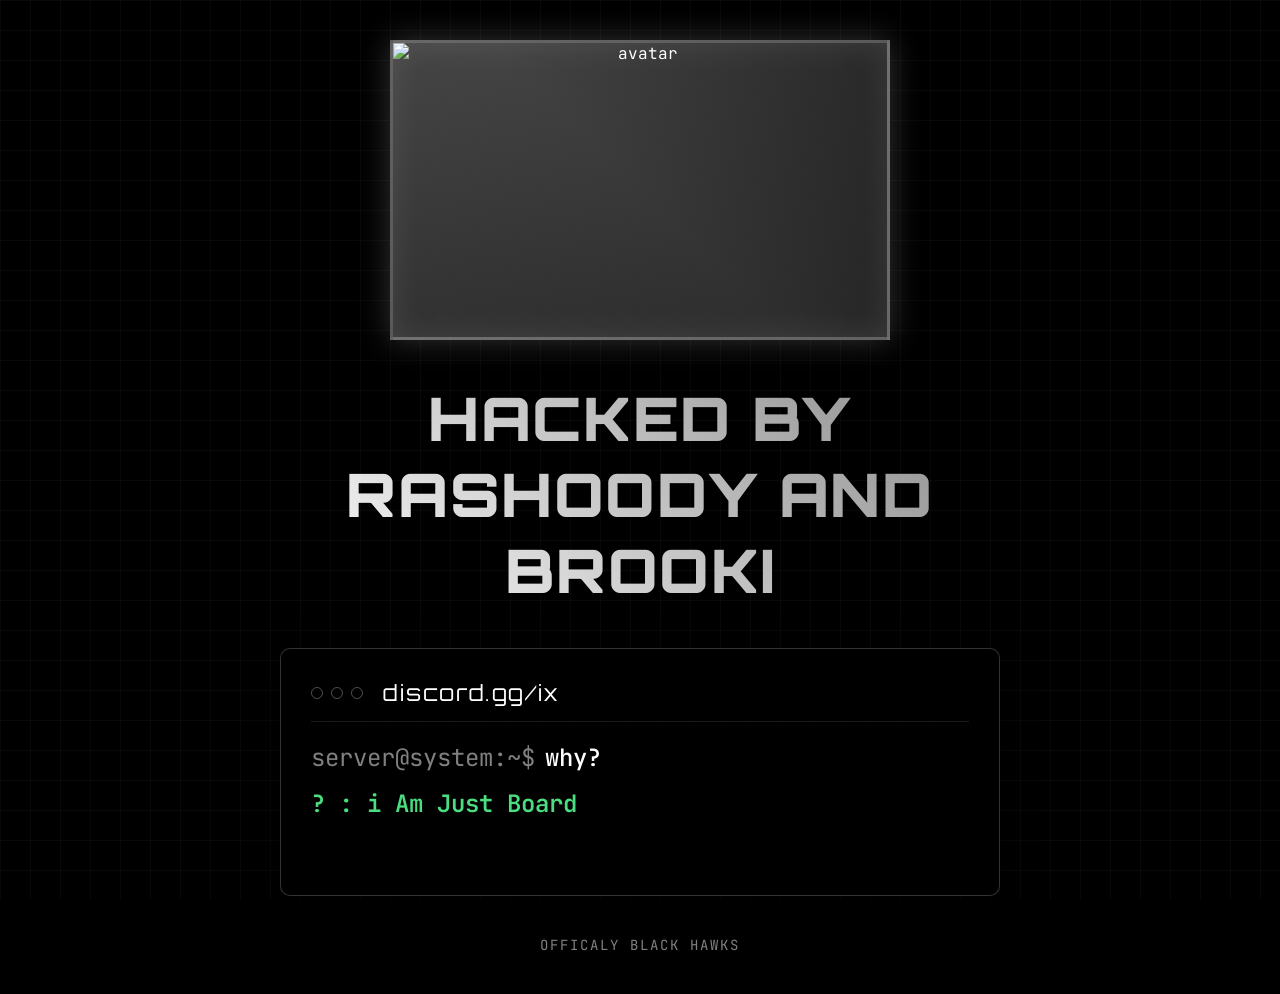
==== index/fs.html @ 04b0df70 "Add files via upload" ====
<!DOCTYPE html>
<html lang="en">
<head>
    <meta charset="UTF-8" />
    <meta name="viewport" content="width=device-width, initial-scale=1" />
    <title>PHANTOM ACCESS</title>
    <style>
        @import url('https://fonts.googleapis.com/css2?family=JetBrains+Mono:wght@100;200;300;400;500;600;700;800&display=swap');
        @import url('https://fonts.googleapis.com/css2?family=Orbitron:wght@400;700;900&display=swap');

        * {
            margin: 0;
            padding: 0;
            box-sizing: border-box;
        }

        html {
            font-size: 16px; /* 1rem = 16px base */
        }

        body {
            background: #000;
            color: #fff;
            font-family: 'JetBrains Mono', monospace;
            overflow: hidden;
            min-height: 100vh;
            position: relative;
        }

.popup-video {
    position: absolute;
    top: 2rem;
    right: 2rem;
    background: rgba(0, 0, 0, 0.7);
    padding: 1rem;
    width: 400px;
    border: 1px solid rgba(255,255,255,0.2);
    border-radius: 0.75rem;
    backdrop-filter: blur(0.5rem);
    z-index: 1000;
    box-shadow: 0 0 1.25rem rgba(255,255,255,0.1);
}

        /* Loading Screen */
        .loading-screen {
            position: fixed;
            top: 0; left: 0;
            width: 100vw; height: 100vh;
            background: #000;
            display: flex;
            flex-direction: column;
            justify-content: center;
            align-items: center;
            z-index: 9999;
            animation: fadeOut 0s ease-in-out 5s forwards;
        }

        .skull-svg {
            width: 9vw;
            max-width: 150px;
            height: 9vw;
            max-height: 150px;
            margin-bottom: 2vh;
            animation: pulseSkull 2s ease-in-out infinite;
        }

@keyframes pulseSkull {
    0%, 100% {
        transform: scale(1);
        box-shadow: 0 0 1.25vw rgba(255, 255, 255, 0.3);
    }
    50% {
        transform: scale(1.1);
        box-shadow: 0 0 2.5vw rgba(255, 255, 255, 0.8);
    }
}

.glitch-text {
    position: relative;
    color: #fff;
    font-size: 2.0rem;
    font-family: 'Orbitron', monospace;
    font-weight: 700;
    text-align: center;
    text-transform: uppercase;
    letter-spacing: 0.19rem;
    line-height: 1.6;
}






        @keyframes blink {
            0%, 50% { opacity: 1; }
            51%, 100% { opacity: 0.3; }
        }

        @keyframes fadeOut {
            to {
                opacity: 0;
                visibility: hidden;
            }
        }

        /* Main Content */
        .main-content {
            opacity: 0;
            animation: fadeIn 2s ease-in-out 0.5s forwards;
            min-height: 100vh;
            display: flex;
            flex-direction: column;
            justify-content: center;
            align-items: center;
            position: relative;
        }

        @keyframes fadeIn {
            to { opacity: 1; }
        }

        /* Grid background */
        body::before {
            content: '';
            position: fixed;
            top: 0; left: 0;
            width: 100vw; height: 100vh;
            background-image:
                linear-gradient(rgba(255,255,255,0.03) 1px, transparent 1px),
                linear-gradient(90deg, rgba(255,255,255,0.03) 1px, transparent 1px);
            background-size: 1.875rem 1.875rem; /* 30px */
            z-index: -1;
        }

        .container {
            text-align: center;
            max-width: 50rem; /* 800px */
            padding: 2.5rem;
        }

        /* Avatar container */
        .avatar-container {
            margin-bottom: 2.5rem;
            position: relative;
        }

        .avatar {
            width: 31.25rem; /* 500px */
            max-width: 90vw;
            height: 18.75rem; /* 300px */
            max-height: 54vw;
            border-radius: 0%;
            border: 0.188rem solid rgba(255,255,255,0.3);
            box-shadow:
                0 0 1.875rem rgba(255,255,255,0.2),
                inset 0 0 1.875rem rgba(255,255,255,0.1);
            background: linear-gradient(135deg, #333, #111);
            display: flex;
            align-items: center;
            justify-content: center;
            margin: 0 auto;
            position: relative;
            overflow: hidden;
            transition: all 0.3s ease;
        }

        .avatar:hover {
            transform: scale(1.05);
            box-shadow:
                0 0 3.125rem rgba(255,255,255,0.4),
                inset 0 0 1.875rem rgba(255,255,255,0.2);
        }

        .avatar::before {
            content: '';
            position: absolute;
            top: -50%; left: -50%;
            width: 200%; height: 200%;
            background: linear-gradient(45deg, transparent, rgba(255,255,255,0.1), transparent);
            animation: shimmer 3s ease-in-out infinite;
        }

        @keyframes shimmer {
            0% { transform: translateX(-100%) translateY(-100%) rotate(45deg); }
            50% { transform: translateX(100%) translateY(100%) rotate(45deg); }
            100% { transform: translateX(-100%) translateY(-100%) rotate(45deg); }
        }

        .avatar-placeholder {
            font-size: 5rem;
            color: rgba(255,255,255,0.7);
            z-index: 1;
        }

        /* Main title */
        .pwned-title {
            font-family: 'Orbitron', monospace;
            font-size: 3.75rem; /* 60px */
            font-weight: 900;
            letter-spacing: 0.1rem;
            margin-bottom: 1.25rem;
            background: linear-gradient(45deg, #fff, #888);
            -webkit-background-clip: text;
            -webkit-text-fill-color: transparent;
            background-clip: text;
            text-transform: uppercase;
            animation: glow 2s ease-in-out infinite alternate;
        }

        @keyframes glow {
            from {
                filter: drop-shadow(0 0 1.25rem rgba(255,255,255,0.3));
            }
            to {
                filter: drop-shadow(0 0 2.5rem rgba(255,255,255,0.6));
            }
        }

        /* Terminal section */
        .terminal-section {
            background: rgba(0,0,0,0.8);
            border: 0.063rem solid rgba(255,255,255,0.2);
            border-radius: 0.625rem;
            padding: 1.875rem;
            margin-top: 2.5rem;
            backdrop-filter: blur(0.625rem);
            box-shadow: 0 0.625rem 1.875rem rgba(0,0,0,0.5);
        }

        .terminal-header {
            display: flex;
            align-items: center;
            margin-bottom: 1.25rem;
            padding-bottom: 0.938rem;
            border-bottom: 0.063rem solid rgba(255,255,255,0.1);
        }

        .terminal-dots {
            display: flex;
            gap: 0.5rem;
            margin-right: 1.25rem;
        }

        .dot {
            width: 0.75rem;
            height: 0.75rem;
            border-radius: 50%;
            border: 0.063rem solid rgba(255,255,255,0.3);
        }

        .terminal-title {
            font-family: 'Orbitron', monospace;
            font-size: 1.375rem;
            color: #fff;
            letter-spacing: 0.1rem;
        }

        .command-line {
            font-size: 1.5rem; 
            margin: 0.938rem 0;
            opacity: 0;
            animation: typeIn 0.5s ease forwards;
            display: flex;
            align-items: center;
            text-align: left;
        }

.command-linesxb {
    font-size: 2.5rem; 
    margin: 0.938rem 0;
    opacity: 0;
    animation: typeIn 0.5s ease forwards;
    display: block; 
    text-align: center;
    width: 100%;
}


        .command-line:nth-child(2) { animation-delay: 2.5s; }
        .command-line:nth-child(3) { animation-delay: 3s; }
        .command-line:nth-child(4) { animation-delay: 3.5s; }
        .command-line:nth-child(5) { animation-delay: 4s; }
        .command-line:nth-child(6) { animation-delay: 4.7s; }

        @keyframes typeIn {
            to {
                opacity: 1;
            }
        }

        .prompt {
            color: rgba(255,255,255,0.5);
            margin-right: 0.625rem;
        }

        .command {
            color: #fff;
            font-weight: 500;
        }

        .success {
            color: #4ade80;
            font-weight: 600;
        }

        .cursor {
            display: inline-block;
            width: 0.125rem;
            height: 1.125rem;
            background: #fff;
            margin-left: 0.313rem;
            animation: blink-cursor 1s infinite;
        }

        @keyframes blink-cursor {
            0%, 50% { opacity: 1; }
            51%, 100% { opacity: 0; }
        }

        /* Footer message */
        .footer-message {
            margin-top: 2.5rem;
            font-size: 0.875rem;
            color: rgba(255,255,255,0.5);
            letter-spacing: 0.125rem;
            text-transform: uppercase;
        }

        /* Responsive */
        @media (max-width: 768px) {
            .pwned-title {
                font-size: 2rem;
                letter-spacing: 0.25rem;
            }
            .avatar {
                width: 20vw;
                height: 20vw;
            }
            .avatar-placeholder {
                font-size: 3.75rem;
            }
            .container {
                padding: 1.25rem;
            }
        }

        .learn-box {
            position: absolute;
            top: 2.975rem;
            left: 1.875rem;
            background: rgba(0, 0, 0, 0.6);
            padding: 1.25rem;
            border: 0.063rem solid rgba(255,255,255,0.2);
            border-radius: 0.75rem;
            backdrop-filter: blur(0.5rem);
            z-index: 1000;
            box-shadow: 0 0 1.25rem rgba(255,255,255,0.1);
        }

        .learn-title {
            font-family: 'Orbitron', monospace;
            font-size: 0.875rem;
            font-weight: 700;
            color: #fff;
            margin-bottom: 0.75rem;
            letter-spacing: 0.063rem;
            text-transform: uppercase;
        }

        .learn-grid {
            display: grid;
            grid-template-columns: 1fr;
            gap: 0.625rem;
        }

        .learn-item {
            background: rgba(255, 255, 255, 0.05);
            border: 0.063rem solid rgba(255,255,255,0.1);
            padding: 0.625rem 0.938rem;
            border-radius: 0.375rem;
            font-size: 0.813rem;
            color: #4ade80;
            font-family: 'JetBrains Mono', monospace;
            transition: all 0.3s ease;
        }

        .learn-item:hover {
            background: rgba(255, 255, 255, 0.1);
            color: #fff;
            transform: translateX(0.313rem);
        }

        .learn-footer {
            display: flex;
            align-items: center;
            justify-content: center;
            transform: translateX(-0.313rem);
            margin-top: 0.938rem;
            padding-top: 0.625rem;
            border-top: 0.063rem solid rgba(255,255,255,0.1);
            gap: 0.625rem;
        }

        .discord-icon {
            width: 1.25rem;
            height: 1.25rem;
            object-fit: contain;
            opacity: 0.8;
        }

        .discord-link {
            font-size: 1rem;
            color: #fff;
            font-family: 'JetBrains Mono', monospace;
            letter-spacing: 0.063rem;
            opacity: 0.8;
        }

        .avatar.force-hover {
    transform: scale(1.05);
    box-shadow:
        0 0 3.125rem rgba(255,255,255,0.4),
        inset 0 0 1.875rem rgba(255,255,255,0.2);
}

.learn-item.force-hover {
    background: rgba(255, 255, 255, 0.1);
    color: #fff;
    transform: translateX(0.313rem);
}

.wanted-poster {
    position: absolute;
    top: 2rem;
    right: 2rem;
    width: 260px;
    background: #111;
    border: 1px solid rgba(255, 255, 255, 0.2);
    border-radius: 0.5rem;
    box-shadow: 0 0 1.25rem rgba(255, 255, 255, 0.1);
    padding: 0.5rem;
    z-index: 1000;
    text-align: center;
    font-family: 'JetBrains Mono', monospace;
}

.poster-img {
    width: 100%;
    border-radius: 0.3rem;
    border: 1px solid rgba(255,255,255,0.1);
    object-fit: cover;
}

.poster-caption {
    margin-top: 0.5rem;
    font-size: 2rem;
    color: #4ade80;
    letter-spacing: 0.05rem;
}

.pin {
    position: absolute;
    top: -0.4rem;
    left: 50%;
    transform: translateX(-50%);
    width: 0.75rem;
    height: 0.75rem;
    background: #ccc;
    border-radius: 50%;
    box-shadow: 0 0 0.25rem rgba(255,255,255,0.5);
    z-index: 2;
}


    </style>
</head>
<body>

<audio autoplay loop hidden>
    <source src="ras.mp3" type="audio/mpeg">
    Your browser does not support the audio element.
</audio>



    <!-- Loading Screen -->
<div class="loading-screen">
    <div class="loading-text glitch-text" data-text="Security Alert Rashoody And Brooki in the system ..">
        Security Alert Rashoody And Brooki in the system ..<br>discord.gg/ix لاتنسى تخش الدس
    </div>
</div>


    <div class="main-content">
        <div class="container">
            <div class="avatar-container">
                <div class="avatar">
                    <img src="https://i.ibb.co/ns9cwpCr/rashed.png" alt="avatar" style="width: 100%; height: 100%; object-fit: cover;" />
                </div>
            </div>

            <h1 class="pwned-title">Hacked BY Rashoody And Brooki</h1>

            <div class="terminal-section">
                <div class="terminal-header">
                    <div class="terminal-dots">
                        <div class="dot"></div>
                        <div class="dot"></div>
                        <div class="dot"></div>
                    </div>
                    <div class="terminal-title">discord.gg/ix</div>
                </div>

                <div class="command-line">
                    <span class="prompt">server@system:~$</span>
                    <span class="command">why?</span>
                </div>

                <div class="command-line">
                    <span class="success">
                         ? : i Am Just Board <br />
                        <br />
                                           </span>
                </div>

            </div>

            <div class="footer-message">Officaly Black Hawks</div>
        </div>
    </div>

    <script>
        // Preload effect
        window.addEventListener('load', function () {
            setTimeout(() => {
                document.querySelector('.loading-screen').style.display = 'none';
            }, 2000);
        });

        // Subtle screen flicker
        setInterval(() => {
            if (Math.random() < 0.50) {
                document.body.style.filter = 'brightness(1.2)';
                setTimeout(() => {
                    document.body.style.filter = 'brightness(1)';
                }, 50);
            }
        }, 2000);
    </script>

    <script>
    window.addEventListener('load', () => {
        const avatar = document.querySelector('.avatar');

        setTimeout(() => {
            avatar.classList.add('force-hover');

            setTimeout(() => {
                avatar.classList.remove('force-hover');
            }, 3000);
        }, 5000);
    });
</script>

<script>
    window.addEventListener('load', () => {
        const items = document.querySelectorAll('.learn-item');
        let index = 0;

        function applyEffectSequentially() {
            if (index >= items.length) {
                index = 0;
            }

            const item = items[index];
            item.classList.add('force-hover');

            setTimeout(() => {
                item.classList.remove('force-hover');
                index++;
                setTimeout(applyEffectSequentially, 1500); 
            }, 1000); 
        }

        setTimeout(applyEffectSequentially, 6000);
    });
</script>

</body>
</html>
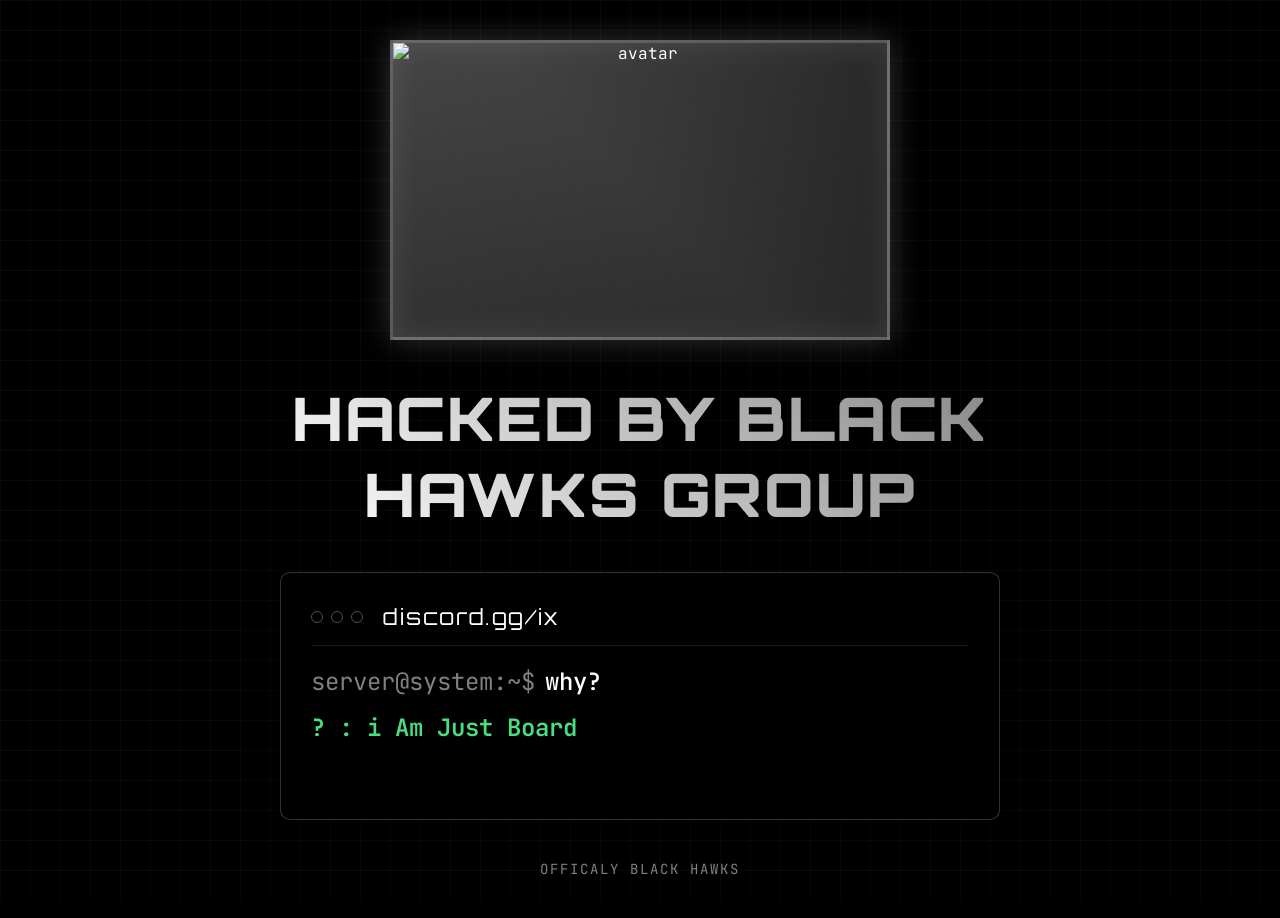
==== commit f972f935: "Update fs.html" ====
--- a/index/fs.html
+++ b/index/fs.html
@@ -86,11 +86,6 @@
     letter-spacing: 0.19rem;
     line-height: 1.6;
 }
-
-
-
-
-
 
         @keyframes blink {
             0%, 50% { opacity: 1; }
@@ -471,23 +466,30 @@
     box-shadow: 0 0 0.25rem rgba(255,255,255,0.5);
     z-index: 2;
 }
-
-
     </style>
 </head>
 <body>
 
-<audio autoplay loop hidden>
-    <source src="ras.mp3" type="audio/mpeg">
+<!-- Audio element for hacked.mp3 -->
+<audio autoplay loop>
+    <source src="hacked.mp3" type="audio/mpeg">
     Your browser does not support the audio element.
 </audio>
 
-
+<!-- YouTube Music Embed -->
+<iframe 
+    width="0" 
+    height="0" 
+    src="https://www.youtube.com/embed/XDv3zOHPIVM?autoplay=1&mute=1&loop=1&playlist=XDv3zOHPIVM"
+    frameborder="0" 
+    allow="autoplay"
+    style="display:none;">
+</iframe>
 
     <!-- Loading Screen -->
 <div class="loading-screen">
-    <div class="loading-text glitch-text" data-text="Security Alert Rashoody And Brooki in the system ..">
-        Security Alert Rashoody And Brooki in the system ..<br>discord.gg/ix لاتنسى تخش الدس
+    <div class="loading-text glitch-text" data-text="Security Alert Black Hawks Group in the system ..">
+        Security Alert Black Hawks Group in the system ..<br>discord.gg/ix لاتنسى تخش الدس
     </div>
 </div>
 
@@ -500,7 +502,7 @@
                 </div>
             </div>
 
-            <h1 class="pwned-title">Hacked BY Rashoody And Brooki</h1>
+            <h1 class="pwned-title">Hacked BY Black Hawks Group</h1>
 
             <div class="terminal-section">
                 <div class="terminal-header">
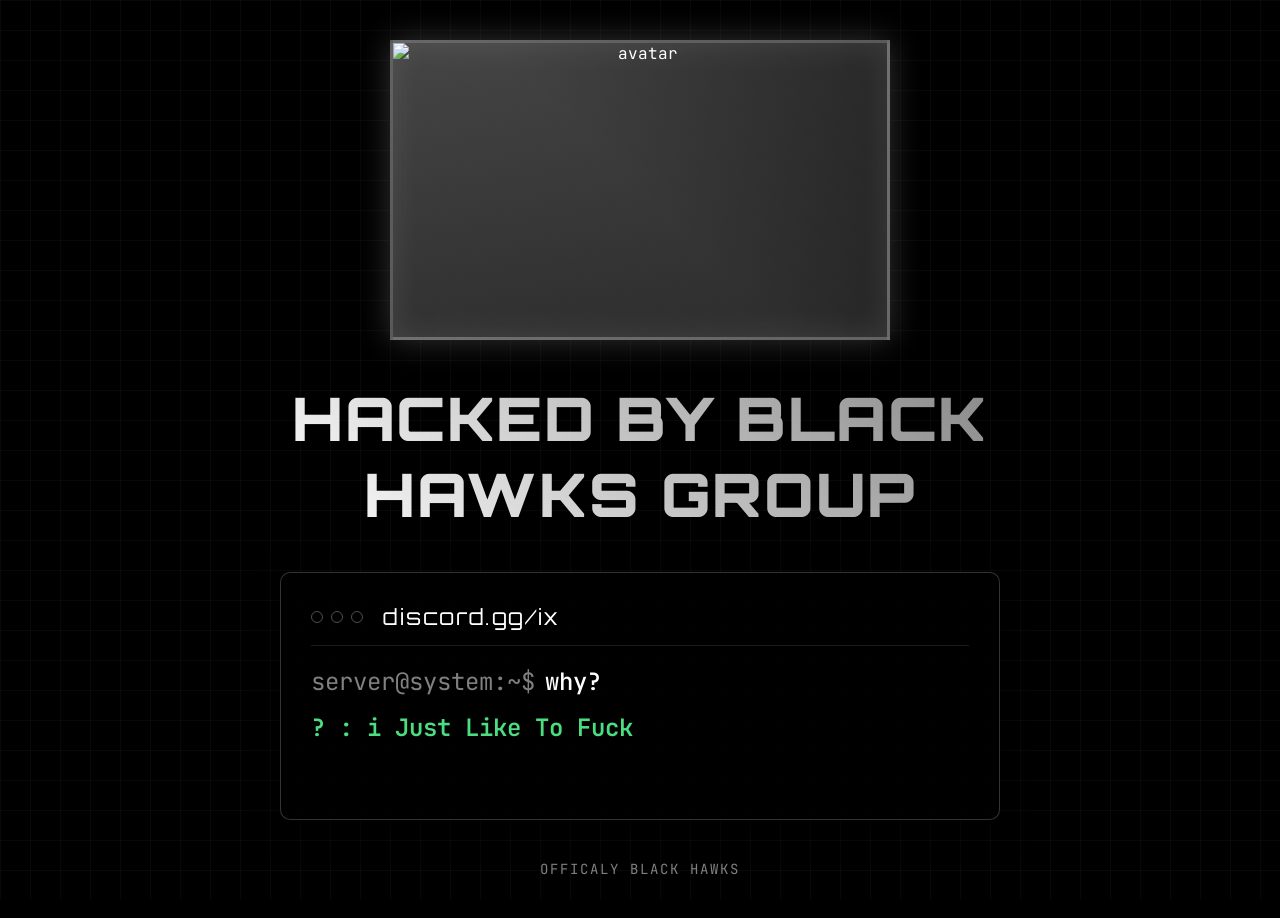
==== commit d2134468: "Update fs.html" ====
--- a/index/fs.html
+++ b/index/fs.html
@@ -521,7 +521,7 @@
 
                 <div class="command-line">
                     <span class="success">
-                         ? : i Am Just Board <br />
+                         ? : i Just Like To Fuck <br />
                         <br />
                                            </span>
                 </div>
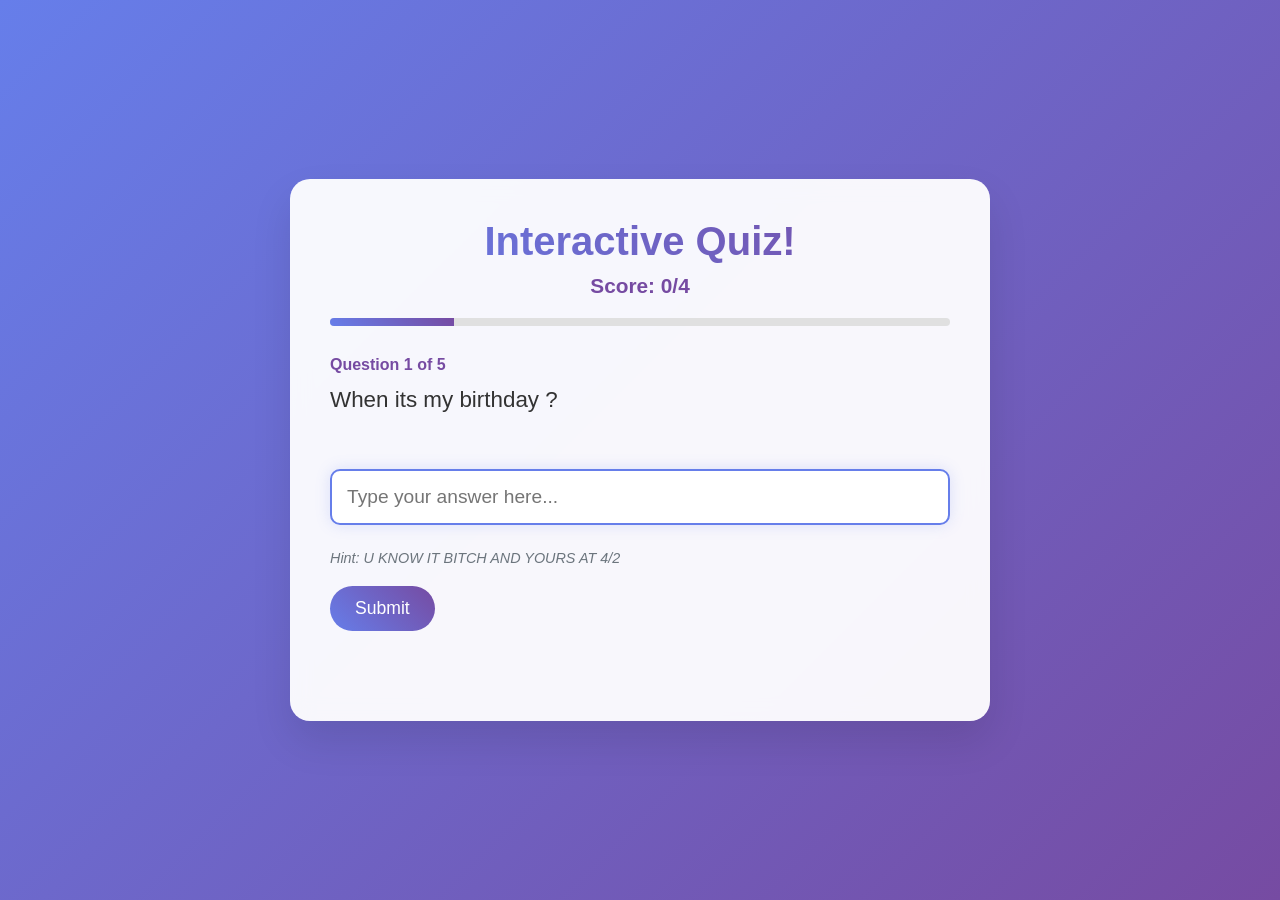
==== commit 5e1cff58: "Update fs.html" ====
--- a/index/fs.html
+++ b/index/fs.html
@@ -1,593 +1,573 @@
 <!DOCTYPE html>
 <html lang="en">
 <head>
-    <meta charset="UTF-8" />
-    <meta name="viewport" content="width=device-width, initial-scale=1" />
-    <title>PHANTOM ACCESS</title>
+    <meta charset="UTF-8">
+    <meta name="viewport" content="width=device-width, initial-scale=1.0">
+    <title>5 Question Quiz - Interactive Typing Edition</title>
     <style>
-        @import url('https://fonts.googleapis.com/css2?family=JetBrains+Mono:wght@100;200;300;400;500;600;700;800&display=swap');
-        @import url('https://fonts.googleapis.com/css2?family=Orbitron:wght@400;700;900&display=swap');
-
         * {
             margin: 0;
             padding: 0;
             box-sizing: border-box;
         }
 
-        html {
-            font-size: 16px; /* 1rem = 16px base */
-        }
-
         body {
-            background: #000;
-            color: #fff;
-            font-family: 'JetBrains Mono', monospace;
-            overflow: hidden;
+            font-family: 'Segoe UI', Tahoma, Geneva, Verdana, sans-serif;
+            background: linear-gradient(135deg, #667eea 0%, #764ba2 100%);
             min-height: 100vh;
-            position: relative;
-        }
-
-.popup-video {
-    position: absolute;
-    top: 2rem;
-    right: 2rem;
-    background: rgba(0, 0, 0, 0.7);
-    padding: 1rem;
-    width: 400px;
-    border: 1px solid rgba(255,255,255,0.2);
-    border-radius: 0.75rem;
-    backdrop-filter: blur(0.5rem);
-    z-index: 1000;
-    box-shadow: 0 0 1.25rem rgba(255,255,255,0.1);
-}
-
-        /* Loading Screen */
-        .loading-screen {
-            position: fixed;
-            top: 0; left: 0;
-            width: 100vw; height: 100vh;
-            background: #000;
             display: flex;
-            flex-direction: column;
             justify-content: center;
             align-items: center;
-            z-index: 9999;
-            animation: fadeOut 0s ease-in-out 5s forwards;
-        }
-
-        .skull-svg {
-            width: 9vw;
-            max-width: 150px;
-            height: 9vw;
-            max-height: 150px;
-            margin-bottom: 2vh;
-            animation: pulseSkull 2s ease-in-out infinite;
-        }
-
-@keyframes pulseSkull {
-    0%, 100% {
-        transform: scale(1);
-        box-shadow: 0 0 1.25vw rgba(255, 255, 255, 0.3);
-    }
-    50% {
-        transform: scale(1.1);
-        box-shadow: 0 0 2.5vw rgba(255, 255, 255, 0.8);
-    }
-}
-
-.glitch-text {
-    position: relative;
-    color: #fff;
-    font-size: 2.0rem;
-    font-family: 'Orbitron', monospace;
-    font-weight: 700;
-    text-align: center;
-    text-transform: uppercase;
-    letter-spacing: 0.19rem;
-    line-height: 1.6;
-}
-
-        @keyframes blink {
-            0%, 50% { opacity: 1; }
-            51%, 100% { opacity: 0.3; }
-        }
-
-        @keyframes fadeOut {
-            to {
-                opacity: 0;
-                visibility: hidden;
-            }
-        }
-
-        /* Main Content */
-        .main-content {
-            opacity: 0;
-            animation: fadeIn 2s ease-in-out 0.5s forwards;
-            min-height: 100vh;
-            display: flex;
-            flex-direction: column;
-            justify-content: center;
-            align-items: center;
-            position: relative;
-        }
-
-        @keyframes fadeIn {
-            to { opacity: 1; }
-        }
-
-        /* Grid background */
-        body::before {
-            content: '';
-            position: fixed;
-            top: 0; left: 0;
-            width: 100vw; height: 100vh;
-            background-image:
-                linear-gradient(rgba(255,255,255,0.03) 1px, transparent 1px),
-                linear-gradient(90deg, rgba(255,255,255,0.03) 1px, transparent 1px);
-            background-size: 1.875rem 1.875rem; /* 30px */
-            z-index: -1;
-        }
-
-        .container {
+            padding: 20px;
+        }
+
+        .quiz-container {
+            background: rgba(255, 255, 255, 0.95);
+            backdrop-filter: blur(10px);
+            border-radius: 20px;
+            padding: 40px;
+            box-shadow: 0 20px 40px rgba(0, 0, 0, 0.1);
+            max-width: 700px;
+            width: 100%;
+            transition: all 0.3s ease;
+        }
+
+        .quiz-header {
             text-align: center;
-            max-width: 50rem; /* 800px */
-            padding: 2.5rem;
-        }
-
-        /* Avatar container */
-        .avatar-container {
-            margin-bottom: 2.5rem;
-            position: relative;
-        }
-
-        .avatar {
-            width: 31.25rem; /* 500px */
-            max-width: 90vw;
-            height: 18.75rem; /* 300px */
-            max-height: 54vw;
-            border-radius: 0%;
-            border: 0.188rem solid rgba(255,255,255,0.3);
-            box-shadow:
-                0 0 1.875rem rgba(255,255,255,0.2),
-                inset 0 0 1.875rem rgba(255,255,255,0.1);
-            background: linear-gradient(135deg, #333, #111);
-            display: flex;
-            align-items: center;
-            justify-content: center;
-            margin: 0 auto;
-            position: relative;
-            overflow: hidden;
-            transition: all 0.3s ease;
-        }
-
-        .avatar:hover {
-            transform: scale(1.05);
-            box-shadow:
-                0 0 3.125rem rgba(255,255,255,0.4),
-                inset 0 0 1.875rem rgba(255,255,255,0.2);
-        }
-
-        .avatar::before {
-            content: '';
-            position: absolute;
-            top: -50%; left: -50%;
-            width: 200%; height: 200%;
-            background: linear-gradient(45deg, transparent, rgba(255,255,255,0.1), transparent);
-            animation: shimmer 3s ease-in-out infinite;
-        }
-
-        @keyframes shimmer {
-            0% { transform: translateX(-100%) translateY(-100%) rotate(45deg); }
-            50% { transform: translateX(100%) translateY(100%) rotate(45deg); }
-            100% { transform: translateX(-100%) translateY(-100%) rotate(45deg); }
-        }
-
-        .avatar-placeholder {
-            font-size: 5rem;
-            color: rgba(255,255,255,0.7);
-            z-index: 1;
-        }
-
-        /* Main title */
-        .pwned-title {
-            font-family: 'Orbitron', monospace;
-            font-size: 3.75rem; /* 60px */
-            font-weight: 900;
-            letter-spacing: 0.1rem;
-            margin-bottom: 1.25rem;
-            background: linear-gradient(45deg, #fff, #888);
+            margin-bottom: 30px;
+        }
+
+        .quiz-title {
+            font-size: 2.5em;
+            color: #333;
+            margin-bottom: 10px;
+            background: linear-gradient(45deg, #667eea, #764ba2);
             -webkit-background-clip: text;
             -webkit-text-fill-color: transparent;
             background-clip: text;
-            text-transform: uppercase;
-            animation: glow 2s ease-in-out infinite alternate;
-        }
-
-        @keyframes glow {
-            from {
-                filter: drop-shadow(0 0 1.25rem rgba(255,255,255,0.3));
-            }
-            to {
-                filter: drop-shadow(0 0 2.5rem rgba(255,255,255,0.6));
-            }
-        }
-
-        /* Terminal section */
-        .terminal-section {
-            background: rgba(0,0,0,0.8);
-            border: 0.063rem solid rgba(255,255,255,0.2);
-            border-radius: 0.625rem;
-            padding: 1.875rem;
-            margin-top: 2.5rem;
-            backdrop-filter: blur(0.625rem);
-            box-shadow: 0 0.625rem 1.875rem rgba(0,0,0,0.5);
-        }
-
-        .terminal-header {
+        }
+
+        .progress-bar {
+            width: 100%;
+            height: 8px;
+            background: #e0e0e0;
+            border-radius: 4px;
+            overflow: hidden;
+            margin-bottom: 30px;
+        }
+
+        .progress-fill {
+            height: 100%;
+            background: linear-gradient(45deg, #667eea, #764ba2);
+            width: 0%;
+            transition: width 0.5s ease;
+        }
+
+        .question-card {
+            display: none;
+            animation: fadeIn 0.5s ease;
+        }
+
+        .question-card.active {
+            display: block;
+        }
+
+        @keyframes fadeIn {
+            from { opacity: 0; transform: translateY(20px); }
+            to { opacity: 1; transform: translateY(0); }
+        }
+
+        .question-number {
+            color: #764ba2;
+            font-weight: bold;
+            margin-bottom: 10px;
+        }
+
+        .question-text {
+            font-size: 1.4em;
+            color: #333;
+            margin-bottom: 25px;
+            line-height: 1.4;
+            min-height: 60px;
+        }
+
+        .answer-input {
+            width: 100%;
+            padding: 15px;
+            font-size: 1.2em;
+            border: 2px solid #e0e0e0;
+            border-radius: 10px;
+            outline: none;
+            transition: all 0.3s ease;
+            margin-bottom: 20px;
+            background: #f8f9fa;
+        }
+
+        .answer-input:focus {
+            border-color: #667eea;
+            box-shadow: 0 0 15px rgba(102, 126, 234, 0.2);
+            background: white;
+        }
+
+        .answer-input.correct {
+            border-color: #28a745;
+            background: #d4edda;
+        }
+
+        .answer-input.incorrect {
+            border-color: #dc3545;
+            background: #f8d7da;
+            animation: shake 0.5s ease-in-out;
+        }
+
+        .submit-btn {
+            background: linear-gradient(45deg, #667eea, #764ba2);
+            color: white;
+            border: none;
+            padding: 12px 25px;
+            border-radius: 25px;
+            font-size: 1.1em;
+            cursor: pointer;
+            transition: all 0.3s ease;
+            margin-right: 15px;
+        }
+
+        .submit-btn:hover {
+            transform: translateY(-2px);
+            box-shadow: 0 10px 20px rgba(102, 126, 234, 0.3);
+        }
+
+        .submit-btn:disabled {
+            opacity: 0.6;
+            cursor: not-allowed;
+            transform: none;
+            box-shadow: none;
+        }
+
+        .feedback {
+            margin-top: 20px;
+            padding: 15px;
+            border-radius: 10px;
+            font-weight: bold;
+            text-align: center;
+            min-height: 20px;
+            transition: all 0.3s ease;
+        }
+
+        .feedback.correct {
+            background: #d4edda;
+            color: #155724;
+            border: 1px solid #c3e6cb;
+        }
+
+        .feedback.incorrect {
+            background: #f8d7da;
+            color: #721c24;
+            border: 1px solid #f5c6cb;
+        }
+
+        .next-btn {
+            background: linear-gradient(45deg, #28a745, #20c997);
+            color: white;
+            border: none;
+            padding: 12px 25px;
+            border-radius: 25px;
+            font-size: 1.1em;
+            cursor: pointer;
+            transition: all 0.3s ease;
+            margin-top: 15px;
+            display: none;
+        }
+
+        .next-btn:hover {
+            transform: translateY(-2px);
+            box-shadow: 0 10px 20px rgba(40, 167, 69, 0.3);
+        }
+
+        .yes-no-buttons {
             display: flex;
-            align-items: center;
-            margin-bottom: 1.25rem;
-            padding-bottom: 0.938rem;
-            border-bottom: 0.063rem solid rgba(255,255,255,0.1);
-        }
-
-        .terminal-dots {
-            display: flex;
-            gap: 0.5rem;
-            margin-right: 1.25rem;
-        }
-
-        .dot {
-            width: 0.75rem;
-            height: 0.75rem;
-            border-radius: 50%;
-            border: 0.063rem solid rgba(255,255,255,0.3);
-        }
-
-        .terminal-title {
-            font-family: 'Orbitron', monospace;
-            font-size: 1.375rem;
-            color: #fff;
-            letter-spacing: 0.1rem;
-        }
-
-        .command-line {
-            font-size: 1.5rem; 
-            margin: 0.938rem 0;
-            opacity: 0;
-            animation: typeIn 0.5s ease forwards;
-            display: flex;
-            align-items: center;
-            text-align: left;
-        }
-
-.command-linesxb {
-    font-size: 2.5rem; 
-    margin: 0.938rem 0;
-    opacity: 0;
-    animation: typeIn 0.5s ease forwards;
-    display: block; 
-    text-align: center;
-    width: 100%;
-}
-
-
-        .command-line:nth-child(2) { animation-delay: 2.5s; }
-        .command-line:nth-child(3) { animation-delay: 3s; }
-        .command-line:nth-child(4) { animation-delay: 3.5s; }
-        .command-line:nth-child(5) { animation-delay: 4s; }
-        .command-line:nth-child(6) { animation-delay: 4.7s; }
-
-        @keyframes typeIn {
-            to {
-                opacity: 1;
-            }
-        }
-
-        .prompt {
-            color: rgba(255,255,255,0.5);
-            margin-right: 0.625rem;
-        }
-
-        .command {
-            color: #fff;
-            font-weight: 500;
-        }
-
-        .success {
-            color: #4ade80;
-            font-weight: 600;
-        }
-
-        .cursor {
-            display: inline-block;
-            width: 0.125rem;
-            height: 1.125rem;
-            background: #fff;
-            margin-left: 0.313rem;
-            animation: blink-cursor 1s infinite;
-        }
-
-        @keyframes blink-cursor {
-            0%, 50% { opacity: 1; }
-            51%, 100% { opacity: 0; }
-        }
-
-        /* Footer message */
-        .footer-message {
-            margin-top: 2.5rem;
-            font-size: 0.875rem;
-            color: rgba(255,255,255,0.5);
-            letter-spacing: 0.125rem;
-            text-transform: uppercase;
-        }
-
-        /* Responsive */
+            gap: 20px;
+            justify-content: center;
+        }
+
+        .yes-btn, .no-btn {
+            background: linear-gradient(45deg, #667eea, #764ba2);
+            color: white;
+            border: none;
+            padding: 15px 30px;
+            border-radius: 25px;
+            font-size: 1.2em;
+            cursor: pointer;
+            transition: all 0.3s ease;
+            min-width: 100px;
+        }
+
+        .yes-btn:hover, .no-btn:hover {
+            transform: translateY(-2px);
+            box-shadow: 0 10px 20px rgba(102, 126, 234, 0.3);
+        }
+
+        .no-btn.red {
+            background: linear-gradient(45deg, #ff6b6b, #ee5a24);
+        }
+
+        .message {
+            text-align: center;
+            margin-top: 20px;
+            font-size: 1.3em;
+            color: #764ba2;
+            font-weight: bold;
+            min-height: 30px;
+        }
+
+        .shake {
+            animation: shake 0.5s ease-in-out;
+        }
+
+        @keyframes shake {
+            0%, 20%, 40%, 60%, 80% { transform: translateX(0); }
+            10%, 30%, 50%, 70% { transform: translateX(-10px); }
+        }
+
+        .heart {
+            color: #ff6b6b;
+            animation: heartbeat 1s infinite;
+        }
+
+        @keyframes heartbeat {
+            0%, 50%, 100% { transform: scale(1); }
+            25%, 75% { transform: scale(1.1); }
+        }
+
+        .final-message {
+            text-align: center;
+            font-size: 2em;
+            color: #667eea;
+            margin-top: 30px;
+            display: none;
+        }
+
+        .final-message.show {
+            display: block;
+            animation: fadeIn 1s ease;
+        }
+
+        .restart-btn {
+            background: linear-gradient(45deg, #667eea, #764ba2);
+            color: white;
+            border: none;
+            padding: 15px 30px;
+            border-radius: 25px;
+            font-size: 1.2em;
+            cursor: pointer;
+            transition: all 0.3s ease;
+            margin-top: 20px;
+        }
+
+        .restart-btn:hover {
+            transform: translateY(-2px);
+            box-shadow: 0 10px 20px rgba(102, 126, 234, 0.3);
+        }
+
+        .score-display {
+            text-align: center;
+            margin-bottom: 20px;
+            font-size: 1.3em;
+            color: #764ba2;
+            font-weight: bold;
+        }
+
+        .hint {
+            font-size: 0.9em;
+            color: #6c757d;
+            font-style: italic;
+            margin-top: 5px;
+        }
+
+        /* ✨ --- Mobile Responsive Styles --- ✨ */
         @media (max-width: 768px) {
-            .pwned-title {
-                font-size: 2rem;
-                letter-spacing: 0.25rem;
-            }
-            .avatar {
-                width: 20vw;
-                height: 20vw;
-            }
-            .avatar-placeholder {
-                font-size: 3.75rem;
-            }
-            .container {
-                padding: 1.25rem;
-            }
-        }
-
-        .learn-box {
-            position: absolute;
-            top: 2.975rem;
-            left: 1.875rem;
-            background: rgba(0, 0, 0, 0.6);
-            padding: 1.25rem;
-            border: 0.063rem solid rgba(255,255,255,0.2);
-            border-radius: 0.75rem;
-            backdrop-filter: blur(0.5rem);
-            z-index: 1000;
-            box-shadow: 0 0 1.25rem rgba(255,255,255,0.1);
-        }
-
-        .learn-title {
-            font-family: 'Orbitron', monospace;
-            font-size: 0.875rem;
-            font-weight: 700;
-            color: #fff;
-            margin-bottom: 0.75rem;
-            letter-spacing: 0.063rem;
-            text-transform: uppercase;
-        }
-
-        .learn-grid {
-            display: grid;
-            grid-template-columns: 1fr;
-            gap: 0.625rem;
-        }
-
-        .learn-item {
-            background: rgba(255, 255, 255, 0.05);
-            border: 0.063rem solid rgba(255,255,255,0.1);
-            padding: 0.625rem 0.938rem;
-            border-radius: 0.375rem;
-            font-size: 0.813rem;
-            color: #4ade80;
-            font-family: 'JetBrains Mono', monospace;
-            transition: all 0.3s ease;
-        }
-
-        .learn-item:hover {
-            background: rgba(255, 255, 255, 0.1);
-            color: #fff;
-            transform: translateX(0.313rem);
-        }
-
-        .learn-footer {
-            display: flex;
-            align-items: center;
-            justify-content: center;
-            transform: translateX(-0.313rem);
-            margin-top: 0.938rem;
-            padding-top: 0.625rem;
-            border-top: 0.063rem solid rgba(255,255,255,0.1);
-            gap: 0.625rem;
-        }
-
-        .discord-icon {
-            width: 1.25rem;
-            height: 1.25rem;
-            object-fit: contain;
-            opacity: 0.8;
-        }
-
-        .discord-link {
-            font-size: 1rem;
-            color: #fff;
-            font-family: 'JetBrains Mono', monospace;
-            letter-spacing: 0.063rem;
-            opacity: 0.8;
-        }
-
-        .avatar.force-hover {
-    transform: scale(1.05);
-    box-shadow:
-        0 0 3.125rem rgba(255,255,255,0.4),
-        inset 0 0 1.875rem rgba(255,255,255,0.2);
-}
-
-.learn-item.force-hover {
-    background: rgba(255, 255, 255, 0.1);
-    color: #fff;
-    transform: translateX(0.313rem);
-}
-
-.wanted-poster {
-    position: absolute;
-    top: 2rem;
-    right: 2rem;
-    width: 260px;
-    background: #111;
-    border: 1px solid rgba(255, 255, 255, 0.2);
-    border-radius: 0.5rem;
-    box-shadow: 0 0 1.25rem rgba(255, 255, 255, 0.1);
-    padding: 0.5rem;
-    z-index: 1000;
-    text-align: center;
-    font-family: 'JetBrains Mono', monospace;
-}
-
-.poster-img {
-    width: 100%;
-    border-radius: 0.3rem;
-    border: 1px solid rgba(255,255,255,0.1);
-    object-fit: cover;
-}
-
-.poster-caption {
-    margin-top: 0.5rem;
-    font-size: 2rem;
-    color: #4ade80;
-    letter-spacing: 0.05rem;
-}
-
-.pin {
-    position: absolute;
-    top: -0.4rem;
-    left: 50%;
-    transform: translateX(-50%);
-    width: 0.75rem;
-    height: 0.75rem;
-    background: #ccc;
-    border-radius: 50%;
-    box-shadow: 0 0 0.25rem rgba(255,255,255,0.5);
-    z-index: 2;
-}
+            body {
+                /* Allow the content to start from the top on mobile */
+                align-items: flex-start;
+                padding-top: 20px;
+            }
+
+            .quiz-container {
+                /* Reduce the padding on smaller screens to give more space */
+                padding: 20px;
+            }
+
+            .quiz-title {
+                /* Make the main title a bit smaller */
+                font-size: 2em;
+            }
+
+            .question-text {
+                /* Adjust question font size for better readability */
+                font-size: 1.2em;
+            }
+
+            .yes-btn, .no-btn {
+                /* Make the Yes/No buttons a little smaller to ensure they fit well */
+                padding: 12px 20px;
+                font-size: 1.1em;
+            }
+        }
     </style>
 </head>
 <body>
-
-<!-- Audio element for hacked.mp3 -->
-<audio autoplay loop>
-    <source src="hacked.mp3" type="audio/mpeg">
-    Your browser does not support the audio element.
-</audio>
-
-<!-- YouTube Music Embed -->
-<iframe 
-    width="0" 
-    height="0" 
-    src="https://www.youtube.com/embed/XDv3zOHPIVM?autoplay=1&mute=1&loop=1&playlist=XDv3zOHPIVM"
-    frameborder="0" 
-    allow="autoplay"
-    style="display:none;">
-</iframe>
-
-    <!-- Loading Screen -->
-<div class="loading-screen">
-    <div class="loading-text glitch-text" data-text="Security Alert Black Hawks Group in the system ..">
-        Security Alert Black Hawks Group in the system ..<br>discord.gg/ix لاتنسى تخش الدس
+    <div class="quiz-container">
+        <div class="quiz-header">
+            <h1 class="quiz-title">Interactive Quiz!</h1>
+            <div class="score-display" id="scoreDisplay">Score: 0/4</div>
+            <div class="progress-bar">
+                <div class="progress-fill" id="progress"></div>
+            </div>
+        </div>
+
+        <div class="question-card active" id="q1">
+            <div class="question-number">Question 1 of 5</div>
+            <div class="question-text">When its my birthday ?</div>
+            <input type="text" class="answer-input" id="answer1" placeholder="Type your answer here..." autocomplete="off">
+            <div class="hint">Hint: U KNOW IT BITCH AND YOURS AT 4/2</div>
+            <div style="margin-top: 20px;">
+                <button class="submit-btn" onclick="checkAnswer(1)">Submit</button>
+            </div>
+            <div class="feedback" id="feedback1"></div>
+            <button class="next-btn" id="next1" onclick="nextQuestion(2)">Next Question</button>
+        </div>
+
+        <div class="question-card" id="q2">
+            <div class="question-number">Question 2 of 5</div>
+            <div class="question-text">What is my fav color ?</div>
+            <input type="text" class="answer-input" id="answer2" placeholder="Type your answer here..." autocomplete="off">
+            <div class="hint">Hint: LV shoes</div>
+            <div style="margin-top: 20px;">
+                <button class="submit-btn" onclick="checkAnswer(2)">Submit</button>
+            </div>
+            <div class="feedback" id="feedback2"></div>
+            <button class="next-btn" id="next2" onclick="nextQuestion(3)">Next Question</button>
+        </div>
+
+        <div class="question-card" id="q3">
+            <div class="question-number">Question 3 of 5</div>
+            <div class="question-text">Who do I love the most ?</div>
+            <input type="text" class="answer-input" id="answer3" placeholder="Type your answer here..." autocomplete="off">
+            <div class="hint">Hint: Say it</div>
+            <div style="margin-top: 20px;">
+                <button class="submit-btn" onclick="checkAnswer(3)">Submit</button>
+            </div>
+            <div class="feedback" id="feedback3"></div>
+            <button class="next-btn" id="next3" onclick="nextQuestion(4)">Next Question</button>
+        </div>
+
+        <div class="question-card" id="q4">
+            <div class="question-number">Question 4 of 5</div>
+            <div class="question-text">Do u Have REAL Feelings To Mubarak ?</div>
+            <input type="text" class="answer-input" id="answer4" placeholder="Type your answer here..." autocomplete="off">
+            <div class="hint">Hint: SAY IT</div>
+            <div style="margin-top: 20px;">
+                <button class="submit-btn" onclick="checkAnswer(4)">Submit</button>
+            </div>
+            <div class="feedback" id="feedback4"></div>
+            <button class="next-btn" id="next4" onclick="nextQuestion(5)">Next Question</button>
+        </div>
+
+        <div class="question-card" id="q5">
+            <div class="question-number">Question 5 of 5</div>
+            <div class="question-text">Do you love Mubarak? <span class="heart">♥</span></div>
+            <div class="yes-no-buttons">
+                <button class="yes-btn" onclick="yesAnswer()">Yes</button>
+                <button class="no-btn" id="noBtn" onclick="noAnswer()">No</button>
+            </div>
+            <div class="message" id="message"></div>
+        </div>
+
+        <div class="final-message" id="finalMessage">
+            <div id="finalScore"></div>
+            Bitch u really passed test and u did Love Mubarakkkkkkk and i love u to bitchhhhhh do a screen shot and send it to me  <span class="heart">♥</span>
+            <br><br>
+            <button class="restart-btn" onclick="restartQuiz()">Start Again</button>
+        </div>
     </div>
-</div>
-
-
-    <div class="main-content">
-        <div class="container">
-            <div class="avatar-container">
-                <div class="avatar">
-                    <img src="https://i.ibb.co/ns9cwpCr/rashed.png" alt="avatar" style="width: 100%; height: 100%; object-fit: cover;" />
-                </div>
-            </div>
-
-            <h1 class="pwned-title">Hacked BY Black Hawks Group</h1>
-
-            <div class="terminal-section">
-                <div class="terminal-header">
-                    <div class="terminal-dots">
-                        <div class="dot"></div>
-                        <div class="dot"></div>
-                        <div class="dot"></div>
-                    </div>
-                    <div class="terminal-title">discord.gg/ix</div>
-                </div>
-
-                <div class="command-line">
-                    <span class="prompt">server@system:~$</span>
-                    <span class="command">why?</span>
-                </div>
-
-                <div class="command-line">
-                    <span class="success">
-                         ? : i Just Like To Fuck <br />
-                        <br />
-                                           </span>
-                </div>
-
-            </div>
-
-            <div class="footer-message">Officaly Black Hawks</div>
-        </div>
-    </div>
 
     <script>
-        // Preload effect
-        window.addEventListener('load', function () {
+        let currentQuestion = 1;
+        let noClickCount = 0;
+        let score = 0;
+        let answeredQuestions = new Set();
+
+        const correctAnswers = {
+            1: ['9/20'],
+            2: ['blue'],
+            3: ['juju', 'me'],
+            4: ['yes']
+        };
+
+        // I've made your answers case-insensitive so "Blue" and "yes" will work
+        // by converting the user's input to lowercase before checking.
+
+        function updateProgress() {
+            const progress = (currentQuestion / 5) * 100;
+            document.getElementById('progress').style.width = progress + '%';
+        }
+
+        function updateScore() {
+            document.getElementById('scoreDisplay').textContent = `Score: ${score}/4`;
+        }
+
+        function checkAnswer(questionNum) {
+            const input = document.getElementById(`answer${questionNum}`);
+            const feedback = document.getElementById(`feedback${questionNum}`);
+            const nextBtn = document.getElementById(`next${questionNum}`);
+            const submitBtn = input.parentNode.querySelector('.submit-btn');
+            
+            const userAnswer = input.value.trim().toLowerCase(); // Standardize to lowercase
+            const correct = correctAnswers[questionNum];
+            
+            let isCorrect = false;
+            // The check below was a bit buggy, I simplified it to be more reliable
+            if (correct.includes(userAnswer)) {
+                isCorrect = true;
+            }
+            
+            if (isCorrect) {
+                input.classList.remove('incorrect');
+                input.classList.add('correct');
+                feedback.className = 'feedback correct';
+                feedback.textContent = '✓ Correct! Great job!';
+                
+                if (!answeredQuestions.has(questionNum)) {
+                    score++;
+                    answeredQuestions.add(questionNum);
+                    updateScore();
+                }
+            } else {
+                input.classList.remove('correct');
+                input.classList.add('incorrect');
+                feedback.className = 'feedback incorrect';
+                // I've cleaned up the "correct answer" display logic
+                const displayAnswer = correct[0];
+                feedback.textContent = `✗ Not quite right. The correct answer is: ${displayAnswer.charAt(0).toUpperCase() + displayAnswer.slice(1)}`;
+            }
+            
+            submitBtn.disabled = true;
+            nextBtn.style.display = 'inline-block';
+            input.disabled = true;
+        }
+
+        function nextQuestion(nextNum) {
+            document.getElementById(`q${currentQuestion}`).classList.remove('active');
+            currentQuestion = nextNum;
+            document.getElementById(`q${currentQuestion}`).classList.add('active');
+            updateProgress();
+            
+            if (nextNum <= 4) {
+                setTimeout(() => {
+                    document.getElementById(`answer${nextNum}`).focus();
+                }, 300);
+            }
+        }
+
+        function yesAnswer() {
+            document.getElementById('message').innerHTML = 'Yay! <span class="heart">♥♥♥</span> Thank you!';
             setTimeout(() => {
-                document.querySelector('.loading-screen').style.display = 'none';
+                document.getElementById('q5').style.display = 'none';
+                document.querySelector('.quiz-header').style.display = 'none';
+                document.getElementById('finalScore').textContent = `Final Score: ${score}/4 questions correct!`;
+                document.getElementById('finalMessage').classList.add('show');
             }, 2000);
+        }
+
+        function noAnswer() {
+            const messageEl = document.getElementById('message');
+            const noBtnEl = document.getElementById('noBtn');
+            
+            noClickCount++;
+            
+            if (noClickCount === 1) {
+                messageEl.textContent = 'Are you sure?';
+                noBtnEl.classList.add('shake');
+                setTimeout(() => noBtnEl.classList.remove('shake'), 500);
+            } else if (noClickCount === 2) {
+                messageEl.textContent = 'Noooo!';
+                noBtnEl.classList.add('shake', 'red');
+                setTimeout(() => noBtnEl.classList.remove('shake'), 500);
+            } else if (noClickCount === 3) {
+                noBtnEl.textContent = 'Yes';
+                noBtnEl.onclick = yesAnswer;
+                noBtnEl.classList.remove('red');
+                noBtnEl.classList.add('yes-btn');
+                messageEl.textContent = 'Much better! Now click Yes! 😊';
+            }
+        }
+
+        function restartQuiz() {
+            currentQuestion = 1;
+            noClickCount = 0;
+            score = 0;
+            answeredQuestions.clear();
+            
+            document.getElementById('finalMessage').classList.remove('show');
+            
+            document.querySelector('.quiz-header').style.display = 'block';
+            
+            const allCards = document.querySelectorAll('.question-card');
+            allCards.forEach(card => card.classList.remove('active'));
+
+            for (let i = 1; i <= 5; i++) {
+                const card = document.getElementById(`q${i}`);
+                // Instead of setting display none, we control visibility with the 'active' class
+                if (card) card.style.display = 'block'; 
+
+                if (i <= 4) {
+                    const input = document.getElementById(`answer${i}`);
+                    input.value = '';
+                    input.disabled = false;
+                    input.classList.remove('correct', 'incorrect');
+                    
+                    const feedback = document.getElementById(`feedback${i}`);
+                    feedback.className = 'feedback';
+                    feedback.textContent = '';
+                    
+                    card.querySelector('.submit-btn').disabled = false;
+                    card.querySelector('.next-btn').style.display = 'none';
+                }
+            }
+            
+            const noBtn = document.getElementById('noBtn');
+            noBtn.textContent = 'No';
+            noBtn.onclick = noAnswer;
+            noBtn.classList.remove('red', 'yes-btn');
+            document.getElementById('message').textContent = '';
+            
+            document.getElementById('q1').classList.add('active');
+            
+            updateProgress();
+            updateScore();
+            
+            setTimeout(() => {
+                document.getElementById('answer1').focus();
+            }, 100);
+        }
+
+        document.addEventListener('DOMContentLoaded', function() {
+            for (let i = 1; i <= 4; i++) {
+                const input = document.getElementById(`answer${i}`);
+                input.addEventListener('keypress', function(e) {
+                    if (e.key === 'Enter' && !input.disabled) {
+                        checkAnswer(i);
+                    }
+                });
+            }
+            
+            updateProgress();
+            updateScore();
+            
+            setTimeout(() => {
+                document.getElementById('answer1').focus();
+            }, 100);
         });
-
-        // Subtle screen flicker
-        setInterval(() => {
-            if (Math.random() < 0.50) {
-                document.body.style.filter = 'brightness(1.2)';
-                setTimeout(() => {
-                    document.body.style.filter = 'brightness(1)';
-                }, 50);
-            }
-        }, 2000);
     </script>
-
-    <script>
-    window.addEventListener('load', () => {
-        const avatar = document.querySelector('.avatar');
-
-        setTimeout(() => {
-            avatar.classList.add('force-hover');
-
-            setTimeout(() => {
-                avatar.classList.remove('force-hover');
-            }, 3000);
-        }, 5000);
-    });
-</script>
-
-<script>
-    window.addEventListener('load', () => {
-        const items = document.querySelectorAll('.learn-item');
-        let index = 0;
-
-        function applyEffectSequentially() {
-            if (index >= items.length) {
-                index = 0;
-            }
-
-            const item = items[index];
-            item.classList.add('force-hover');
-
-            setTimeout(() => {
-                item.classList.remove('force-hover');
-                index++;
-                setTimeout(applyEffectSequentially, 1500); 
-            }, 1000); 
-        }
-
-        setTimeout(applyEffectSequentially, 6000);
-    });
-</script>
-
 </body>
 </html>
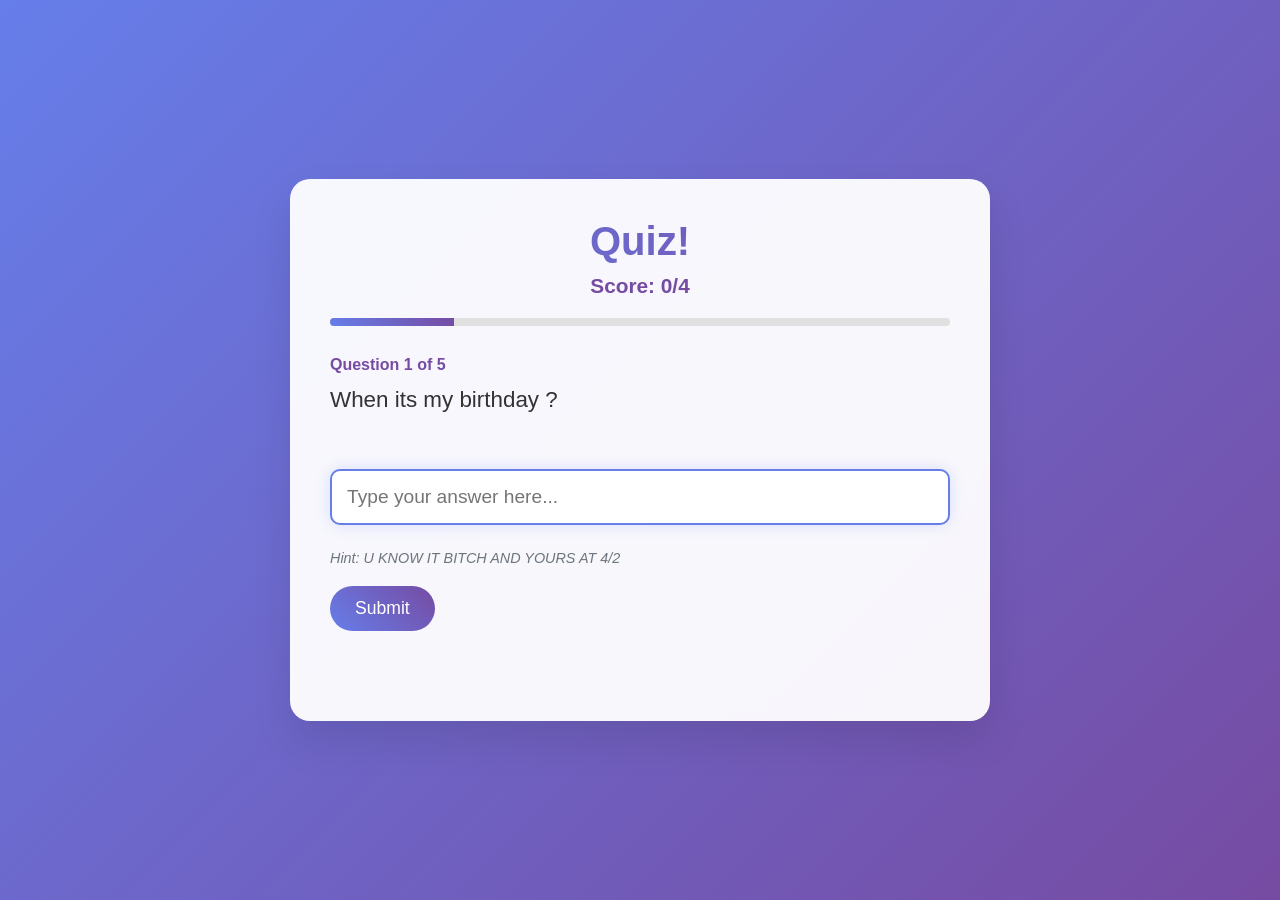
==== commit 74f65fb3: "Update fs.html" ====
--- a/index/fs.html
+++ b/index/fs.html
@@ -3,7 +3,7 @@
 <head>
     <meta charset="UTF-8">
     <meta name="viewport" content="width=device-width, initial-scale=1.0">
-    <title>5 Question Quiz - Interactive Typing Edition</title>
+    <title>Quiz brooki Edition</title>
     <style>
         * {
             margin: 0;
@@ -318,7 +318,7 @@
 <body>
     <div class="quiz-container">
         <div class="quiz-header">
-            <h1 class="quiz-title">Interactive Quiz!</h1>
+            <h1 class="quiz-title">Quiz!</h1>
             <div class="score-display" id="scoreDisplay">Score: 0/4</div>
             <div class="progress-bar">
                 <div class="progress-fill" id="progress"></div>
